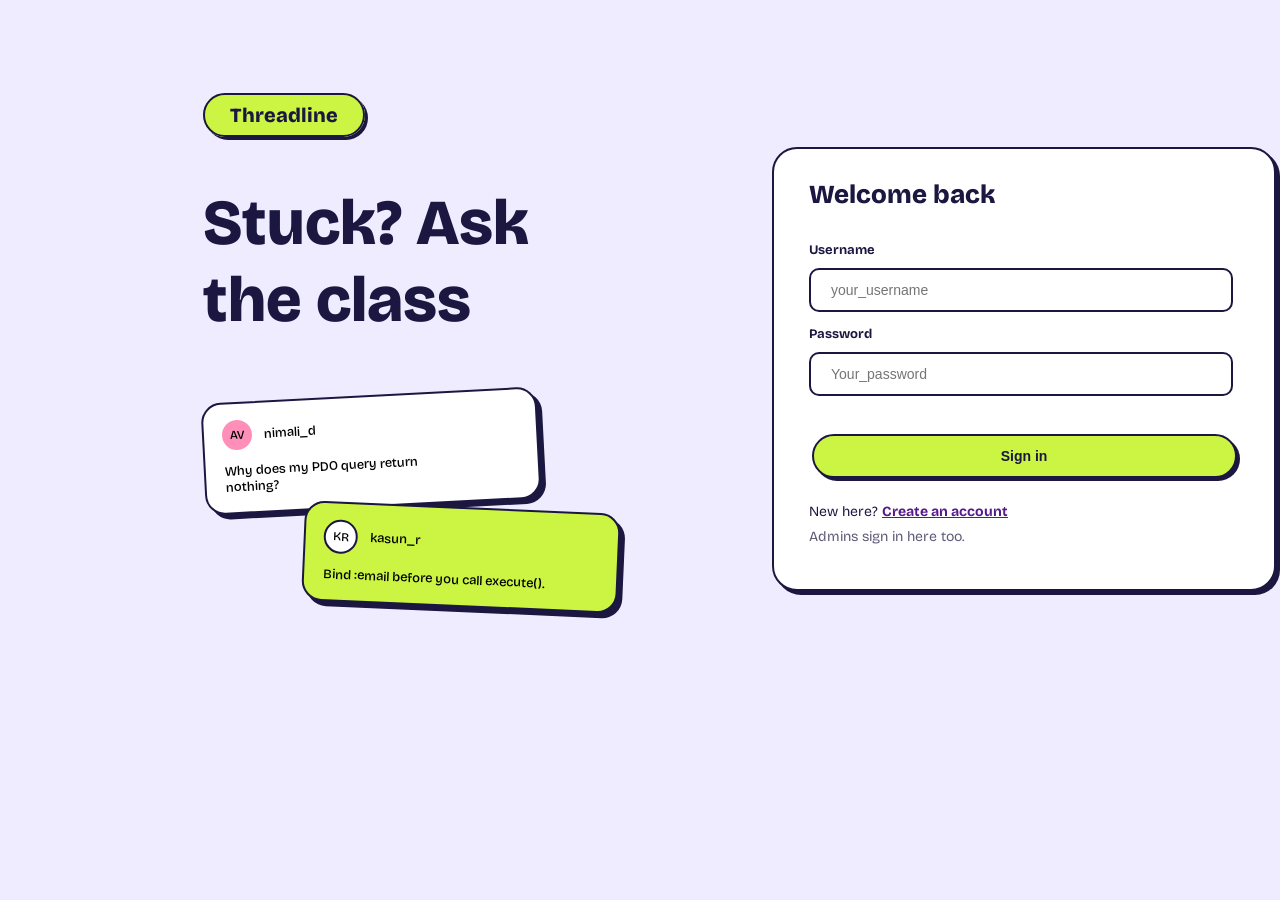
==== index.html @ d016a29b "Inital commit with login UI" ====
<!DOCTYPE html>
<html lang="en">

<head>
    <meta charset="UTF-8">
    <meta name="viewport" content="width=device-width, initial-scale=1.0">
    <title>Document</title>

    <link href="https://fonts.googleapis.com/css2?family=Bricolage+Grotesque:wght@200..800&display=swap"
        rel="stylesheet">

    <link rel="stylesheet" type="text/css" href="/assets/CSS/index.css">
</head>

<body>
    <section id="login-section">
        <table id="table-main">
            <tr>
                <td colspan="2">
                    <div id="threadline-logo">
                        Threadline
                    </div>
                </td>
            </tr>
            <tr>
                <td>
                    <h2 id="headline">Stuck? Ask <br>
                        the class</h2>
                </td>
                <td rowspan="2" id="form-line">
                    <form action="">
                        <div id="login-container">
                            <table id="table-form">
                                <tr>
                                    <td id="form-title-td"><h3 id="form-title">Welcome back</h3></td>
                                </tr>
                                <tr>
                                    <td class="field-name">Username</td>
                                </tr>
                                <tr>
                                    <td class="input-field-td"><input type="text" name="txt-username" placeholder="your_username" class="input-field"></td>
                                </tr>
                                <tr>
                                    <td class="field-name">Password</td>
                                </tr>
                                <tr>
                                    <td class="input-field-td"><input type="password" name="txt-password" placeholder="Your_password" class="input-field"></td>
                                </tr>
                                <tr>
                                    <td align="center" id="error-line"></td>
                                </tr>
                                <tr>
                                    <td align="center" id="btn-row"><input type="submit" value="Sign in" id="btn-signIn"></td>
                                </tr>
                                <tr>
                                    <td id="link-line">New here? <a href="">Create an account</a></td>
                                </tr>
                                <tr>
                                    <td id="admin-line">Admins sign in here too.</td>
                                </tr>
                            </table>
                        </div>
                    </form>
                </td>
            </tr>
            <tr>
                <td>
                    <div id="quiz-container">
                        <div id="qcard1" class="qcard">
                            <table class="qtable">
                                <tr>
                                    <td class="avatar-line">
                                        <div class="avatar" id="q-avatar">AV</div>
                                    </td>
                                    <td class="user-line">nimali_d</td>
                                </tr>
                                <tr>
                                    <td colspan="2">Why does my PDO query return <br>
                                        nothing?</td>
                                </tr>
                            </table>
                        </div>
                        <div id="qcard2" class="qcard">
                            <table class="qtable">
                                <tr>
                                    <td class="avatar-line">
                                        <div class="avatar"  id="a-avatar">KR</div>
                                    </td>
                                    <td class="user-line">kasun_r</td>
                                </tr>
                                <tr>
                                    <td colspan="2">Bind :email before you call execute().</td>
                                </tr>
                            </table>
                        </div>
                    </div>
                </td>
            </tr>
        </table>
    </section>
</body>

</html>
---- assets/CSS/index.css ----
#threadline-logo {
    background-color: #CBF542;
    font-family: 'Bricolage Grotesque';
    font-weight: 800;
    font-size: 20px;
    color: #1B1740;
    display: inline;
    border: 2px #1B1740 solid;
    border-radius: 99px;
    padding: 8px 25px 8px 25px;
    box-shadow: 3px 3px 0px #1B1740;
}

#headline {
    font-family: 'Bricolage Grotesque';
    font-weight: 800;
    font-size: 64px;
    color: #1B1740;
}

.qcard {
    border: 2px #1B1740 solid;
    border-radius: 20px;
    box-shadow: 5px 5px 0px #1B1740;
    padding: 14px 16px 14px 16px;
    font-family: 'Bricolage Grotesque';
    font-weight: 500;
    font-size: 13px;
}

#qcard1 {
    background-color: #FFFFFF;
    transform: rotate(-3deg);
    width: 300px;
}

#qcard2 {
    background-color: #CBF542;
    transform: rotate(2.5deg);
    margin-left: 100px;
    width: 280px;
}

.qtable{
    border-collapse: separate;
}

.avatar {
    height: 30px;
    width: 30px;
    border-radius: 50%;
    display: grid;
    place-items: center;
    font-family: 'Bricolage Grotesque';
    font-weight: 500;
    font-size: 12px;
}



#q-avatar {
    background-color: #FF8FB8;
}

#a-avatar {
    background-color: #FFFFFF;
    border: 2px #1B1740 solid;
}

#login-container {
    background-color: #FFFFFF;
    border: 2px #1B1740 solid;
    border-radius: 25px;
    box-shadow: 4px 4px 0px #1B1740;
    padding: 30px 35px 30px 35px;
    width: 430px;
    height: 380px;
    font-family: 'Bricolage Grotesque';
}

#form-title {
    font-weight: 800;
    font-size: 26px;
    color: #1B1740;
    margin: 0;
}

.field-name {
    font-weight: 700;
    font-size: 13px;
    color: #1B1740;
    padding: 14px 0px 0px 0px;
}

.input-field {
    border: 2px #1B1740 solid;
    border-radius: 10px;
    height: 30px;
    width: 380px;
    padding: 5px 20px 5px 20px;
    font-weight: 400;
    font-size: 14px;
    color: #1B1740;
}

.input-field-td{
    padding: 10px 0px 0px 0px;
}

#error-line{
    padding: 25px 0px 3px 0px;
}

#btn-signIn {
    border: 2px #1B1740 solid;
    font-weight: 700;
    font-size: 14px;
    color: #1B1740;
    border-radius: 99px;
    background-color: #CBF542;
    box-shadow: 3px 3px 0px #1B1740;
    padding: 12px 0px 12px 0px;
    width: 425px;
}

#btn-row{
    padding: 10px 0px 0px 0px;
}

#link-line {
    font-size: 14px;
    font-weight: 390;
    color: #1B1740;
    padding: 25px 0px 0px 0px;
}

#link-line a {
    font-weight: bold;
}

#admin-line {
    font-size: 14px;
    color: #1B1740;
    opacity: 70%;
    padding: 8px 0px 0px 0px;
}

#table-form {
    border-collapse: collapse;
    width: 100%;
}

#form-title-td {
    padding: 0px 0px 18px 0px;
}

#input-td{
    padding: 0px 0px;
}

.avatar-line{
    width: 1%;
    padding: 0px 10px 10px 0px;
}

.user-line{
    padding: 0px 0px 10px 0px;
}

#table-main{
    padding: 100px 0px 0px 200px;
}

#form-line{
    padding-left: 150px;
}

body {
    margin: 0px;
    background-color: #F0ECFF;
}
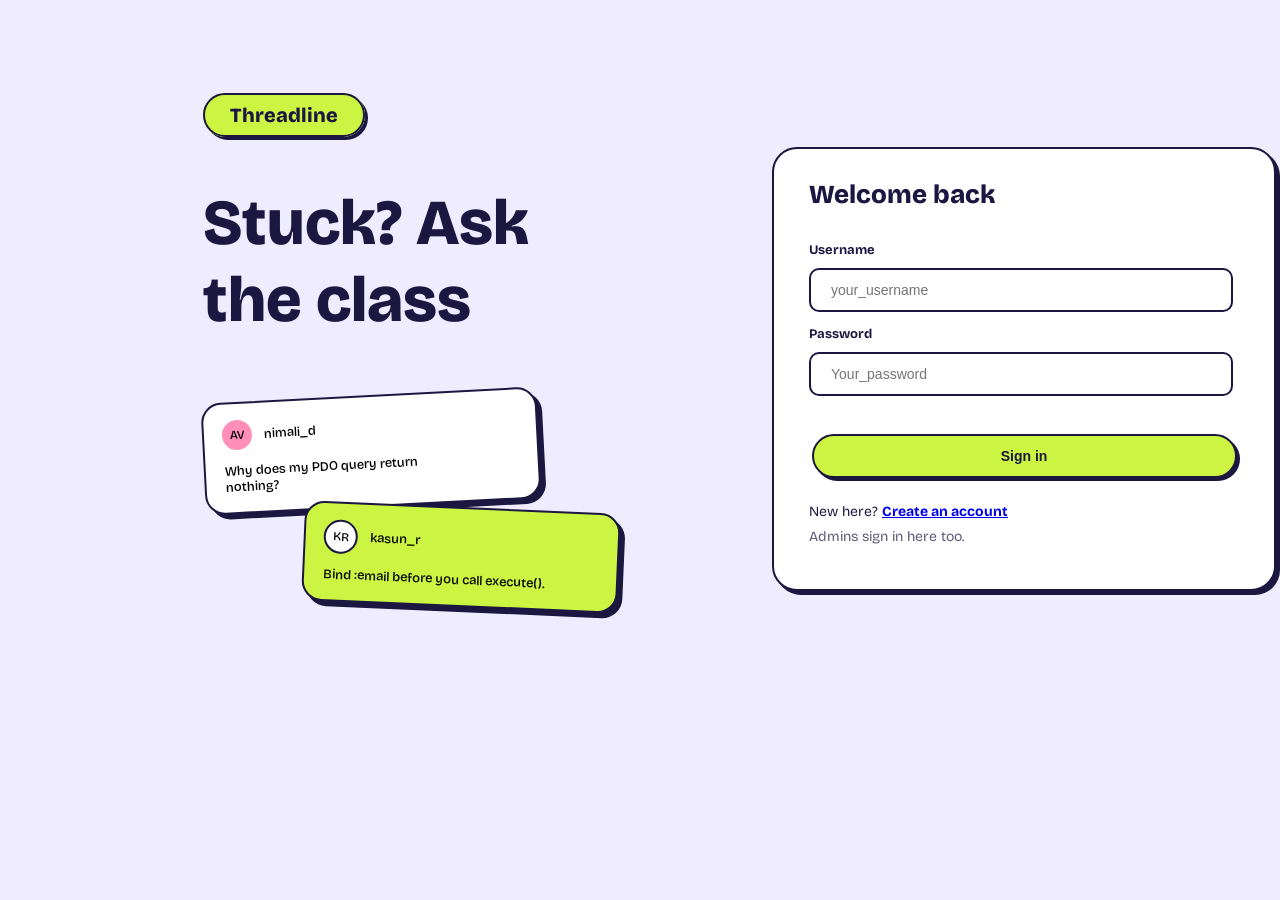
==== commit f4220be3: "Created the Sign in page UI" ====
--- a/index.html
+++ b/index.html
@@ -4,7 +4,7 @@
 <head>
     <meta charset="UTF-8">
     <meta name="viewport" content="width=device-width, initial-scale=1.0">
-    <title>Document</title>
+    <title>Threadline Login</title>
 
     <link href="https://fonts.googleapis.com/css2?family=Bricolage+Grotesque:wght@200..800&display=swap"
         rel="stylesheet">
@@ -29,7 +29,7 @@
                 </td>
                 <td rowspan="2" id="form-line">
                     <form action="">
-                        <div id="login-container">
+                        <div class="login-container">
                             <table id="table-form">
                                 <tr>
                                     <td id="form-title-td"><h3 id="form-title">Welcome back</h3></td>
@@ -47,13 +47,13 @@
                                     <td class="input-field-td"><input type="password" name="txt-password" placeholder="Your_password" class="input-field"></td>
                                 </tr>
                                 <tr>
-                                    <td align="center" id="error-line"></td>
+                                    <td align="center" class="error-line"></td>
                                 </tr>
                                 <tr>
                                     <td align="center" id="btn-row"><input type="submit" value="Sign in" id="btn-signIn"></td>
                                 </tr>
                                 <tr>
-                                    <td id="link-line">New here? <a href="">Create an account</a></td>
+                                    <td id="link-line">New here? <a href="/sign-in-page.html">Create an account</a></td>
                                 </tr>
                                 <tr>
                                     <td id="admin-line">Admins sign in here too.</td>
--- a/assets/CSS/index.css
+++ b/assets/CSS/index.css
@@ -1,5 +1,3 @@
-
-
 #threadline-logo {
     background-color: #CBF542;
     font-family: 'Bricolage Grotesque';
@@ -58,8 +56,6 @@
     font-size: 12px;
 }
 
-
-
 #q-avatar {
     background-color: #FF8FB8;
 }
@@ -69,7 +65,7 @@
     border: 2px #1B1740 solid;
 }
 
-#login-container {
+.login-container {
     background-color: #FFFFFF;
     border: 2px #1B1740 solid;
     border-radius: 25px;
@@ -78,6 +74,10 @@
     width: 430px;
     height: 380px;
     font-family: 'Bricolage Grotesque';
+}
+
+#signin-container{
+    height: 510px;
 }
 
 #form-title {
@@ -109,8 +109,14 @@
     padding: 10px 0px 0px 0px;
 }
 
-#error-line{
+.error-line{
     padding: 25px 0px 3px 0px;
+    color: #B42318;
+    font-size: 13px;
+}
+
+#signin-error{
+    padding: 18px 0px 3px 0px;
 }
 
 #btn-signIn {
@@ -173,6 +179,10 @@
     padding: 100px 0px 0px 200px;
 }
 
+#signin-table-main{
+    padding: 65px 0px 0px 200px;
+}
+
 #form-line{
     padding-left: 150px;
 }
